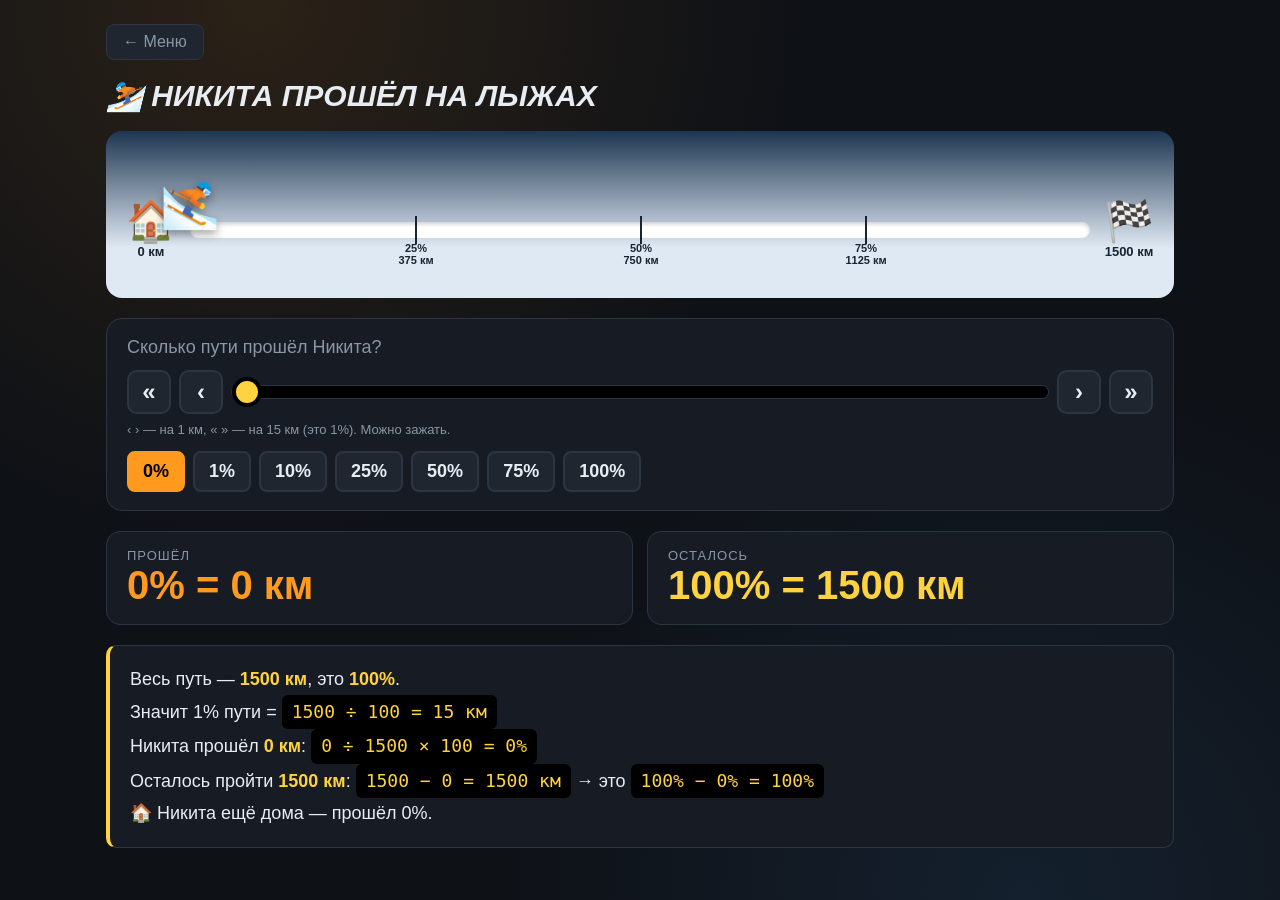
==== ski/index.html @ b9b1f9fe "Отдельные страницы для каждой игры - standoff/, battery/, pie/, ski/ со своими index.html, style.css" ====
<!DOCTYPE html>
<html lang="ru">
<head>
  <meta charset="UTF-8">
  <meta name="viewport" content="width=device-width, initial-scale=1.0">
  <title>Лыжи — Percent</title>
  <link rel="stylesheet" href="../common.css">
  <link rel="stylesheet" href="style.css">
</head>
<body>

  <!-- ЛЫЖИ -->
  <section class="screen" id="ski">
    <a class="back" href="../">← Меню</a>
    <h2 class="screen-title">⛷️ Никита прошёл на лыжах</h2>

    <div class="ski-track">
      <div class="ski-flag ski-start">🏠<span>0 км</span></div>
      <div class="ski-road">
        <div class="ski-done" id="ski-done"></div>
        <div class="ski-marks" id="ski-marks"></div>
        <div class="skier" id="skier">⛷️</div>
      </div>
      <div class="ski-flag ski-finish">🏁<span>1500 км</span></div>
    </div>

    <div class="ski-control">
      <label for="ski-range">Сколько пути прошёл Никита?</label>
      <div class="ski-slider-row">
        <button class="ski-arrow" data-step="-15" title="−15 км (1%)">«</button>
        <button class="ski-arrow" data-step="-1" title="−1 км">‹</button>
        <input type="range" id="ski-range" min="0" max="1500" step="1" value="0">
        <button class="ski-arrow" data-step="1" title="+1 км">›</button>
        <button class="ski-arrow" data-step="15" title="+15 км (1%)">»</button>
      </div>
      <div class="ski-arrow-hint">‹ › — на 1 км, « » — на 15 км (это 1%). Можно зажать.</div>
      <div class="ski-quick" id="ski-quick"></div>
    </div>

    <div class="pie-stats ski-stats">
      <div class="stat stat-eaten">
        <div class="stat-label">Прошёл</div>
        <div class="stat-value" id="ski-passed">0% = 0 км</div>
      </div>
      <div class="stat stat-left">
        <div class="stat-label">Осталось</div>
        <div class="stat-value" id="ski-left">100% = 1500 км</div>
      </div>
    </div>

    <div class="explain" id="ski-explain"></div>
  </section>

  <script src="../common.js"></script>
  <script src="script.js"></script>
</body>
</html>
---- common.css ----
:root {
  --bg: #0e1116;
  --panel: #171c24;
  --panel-2: #1f2630;
  --line: #2c3542;
  --text: #e8edf3;
  --muted: #8a96a6;
  --orange: #ff9a1f;
  --yellow: #ffd23f;
  --red: #ff4b4b;
  --green: #3ddc84;
  --blue: #4aa3ff;
}

* { box-sizing: border-box; margin: 0; padding: 0; }

body {
  font-family: "Segoe UI", Roboto, Arial, sans-serif;
  background:
    radial-gradient(circle at 20% 0%, rgba(255, 154, 31, 0.12), transparent 40%),
    radial-gradient(circle at 80% 100%, rgba(74, 163, 255, 0.10), transparent 40%),
    var(--bg);
  color: var(--text);
  min-height: 100vh;
}

button { font: inherit; color: inherit; cursor: pointer; border: none; background: none; }

.screen {
  max-width: 1100px;
  margin: 0 auto;
  padding: 24px 16px 48px;
  animation: fadeIn 0.3s ease;
}

@keyframes fadeIn { from { opacity: 0; transform: translateY(8px); } to { opacity: 1; transform: none; } }

/* ---------- МЕНЮ ---------- */
.logo {
  text-align: center;
  font-size: clamp(48px, 10vw, 96px);
  font-weight: 900;
  letter-spacing: 6px;
  margin-top: 24px;
  font-style: italic;
  text-shadow: 0 4px 0 #000, 0 0 30px rgba(255, 154, 31, 0.4);
}
.logo span { color: var(--orange); }

.subtitle { text-align: center; color: var(--muted); margin: 8px 0 36px; font-size: 18px; }

.menu-cards {
  display: grid;
  grid-template-columns: repeat(auto-fit, minmax(240px, 1fr));
  gap: 20px;
}

.card {
  display: block;
  color: inherit;
  text-decoration: none;
  background: var(--panel);
  border: 2px solid var(--line);
  border-radius: 16px;
  padding: 28px 22px;
  text-align: left;
  transition: transform 0.15s, border-color 0.15s, box-shadow 0.15s;
  clip-path: polygon(0 0, calc(100% - 22px) 0, 100% 22px, 100% 100%, 22px 100%, 0 calc(100% - 22px));
}
.card:hover { transform: translateY(-4px); }
.card-standoff:hover { border-color: var(--orange); box-shadow: 0 0 30px rgba(255, 154, 31, 0.3); }
.card-battery:hover { border-color: var(--green); box-shadow: 0 0 30px rgba(61, 220, 132, 0.3); }
.card-ski:hover { border-color: var(--blue); box-shadow: 0 0 30px rgba(74, 163, 255, 0.3); }
.card-pie:hover { border-color: var(--yellow); box-shadow: 0 0 30px rgba(255, 210, 63, 0.3); }

.card-icon { font-size: 56px; margin-bottom: 12px; }
.card-title { font-size: 26px; font-weight: 800; text-transform: uppercase; margin-bottom: 8px; }
.card-text { color: var(--muted); line-height: 1.4; }

.rule-box {
  margin: 36px auto 0;
  max-width: 560px;
  text-align: center;
  background: var(--panel-2);
  border-left: 4px solid var(--orange);
  border-radius: 10px;
  padding: 18px;
  font-size: 18px;
  line-height: 1.6;
}
.formula {
  display: inline-block;
  background: #000;
  color: var(--yellow);
  font-family: Consolas, monospace;
  padding: 2px 10px;
  border-radius: 6px;
}

/* ---------- ОБЩЕЕ ---------- */
.back {
  display: inline-block;
  text-decoration: none;
  background: var(--panel-2);
  border: 1px solid var(--line);
  padding: 8px 16px;
  border-radius: 8px;
  color: var(--muted);
}
.back:hover { color: var(--text); border-color: var(--orange); }

.screen-title {
  font-size: 30px;
  font-weight: 900;
  text-transform: uppercase;
  margin: 18px 0;
  font-style: italic;
}

.team-size { display: flex; align-items: center; gap: 12px; flex-wrap: wrap; margin-bottom: 20px; color: var(--muted); }
.chips { display: flex; gap: 8px; flex-wrap: wrap; }
.chip {
  min-width: 44px;
  padding: 8px 14px;
  background: var(--panel-2);
  border: 2px solid var(--line);
  border-radius: 8px;
  font-weight: 800;
  font-size: 18px;
}
.chip:hover { border-color: var(--muted); }
.chip.active { background: var(--orange); border-color: var(--orange); color: #000; }

.btn {
  margin-top: 20px;
  background: linear-gradient(180deg, var(--orange), #e07800);
  color: #000;
  font-weight: 900;
  text-transform: uppercase;
  padding: 14px 28px;
  border-radius: 10px;
  font-size: 18px;
  box-shadow: 0 4px 0 #8a4800;
}
.btn:active { transform: translateY(3px); box-shadow: 0 1px 0 #8a4800; }

.hint { color: var(--muted); font-size: 14px; margin-top: 12px; text-align: center; }

.explain {
  margin-top: 20px;
  background: var(--panel);
  border: 1px solid var(--line);
  border-left: 4px solid var(--yellow);
  border-radius: 10px;
  padding: 18px 20px;
  font-size: 18px;
  line-height: 1.7;
}
.explain .formula { font-size: 18px; }
.explain b { color: var(--yellow); }

.bar { height: 14px; background: #000; border-radius: 7px; overflow: hidden; border: 1px solid var(--line); }
.bar-fill { height: 100%; width: 100%; background: linear-gradient(90deg, var(--red), var(--orange)); transition: width 0.4s ease; }

.pie-stats { display: flex; flex-direction: column; gap: 14px; }
.stat { background: var(--panel); border: 1px solid var(--line); border-radius: 14px; padding: 16px 20px; }
.stat-label { color: var(--muted); text-transform: uppercase; font-size: 13px; letter-spacing: 1px; }
.stat-value { font-size: 52px; font-weight: 900; }
.stat-eaten .stat-value { color: var(--orange); }
.stat-left .stat-value { color: var(--yellow); }
---- ski/style.css ----
/* ---------- ЛЫЖИ ---------- */
.ski-track {
  display: flex;
  align-items: center;
  gap: 14px;
  background: linear-gradient(180deg, #1d3550, #dfe9f3 70%);
  border-radius: 16px;
  padding: 70px 20px 40px;
}
.ski-flag { font-size: 40px; text-align: center; line-height: 1; }
.ski-flag span { display: block; font-size: 13px; font-weight: 800; color: #1a2330; margin-top: 4px; }
.ski-road {
  flex: 1;
  position: relative;
  height: 16px;
  background: #fff;
  border-radius: 8px;
  box-shadow: inset 0 2px 4px rgba(0, 0, 0, 0.2);
}
.ski-done {
  position: absolute; left: 0; top: 0; bottom: 0;
  width: 0;
  background: repeating-linear-gradient(90deg, var(--blue) 0 10px, #2a7fd6 10px 20px);
  border-radius: 8px;
  transition: width 0.15s;
}
.ski-mark {
  position: absolute; top: -6px; bottom: -6px;
  width: 2px; background: #1a2330;
}
.ski-mark span {
  position: absolute; top: 26px; left: 50%; transform: translateX(-50%);
  font-size: 11px; font-weight: 700; color: #1a2330; text-align: center; white-space: nowrap;
}
.skier {
  position: absolute;
  bottom: 6px;
  left: 0;
  font-size: 48px;
  transform: translateX(-50%) scaleX(-1);
  transition: left 0.15s;
  filter: drop-shadow(0 4px 4px rgba(0, 0, 0, 0.35));
}

.ski-control {
  margin-top: 20px;
  background: var(--panel);
  border: 1px solid var(--line);
  border-radius: 16px;
  padding: 18px 20px;
}
.ski-control label { display: block; color: var(--muted); margin-bottom: 12px; font-size: 18px; }
#ski-range {
  --p: 0%;
  width: 100%;
  -webkit-appearance: none;
  appearance: none;
  height: 14px;
  border-radius: 7px;
  background: linear-gradient(90deg, var(--orange) var(--p), #000 var(--p));
  border: 1px solid var(--line);
  outline: none;
}
#ski-range::-webkit-slider-thumb {
  -webkit-appearance: none;
  width: 30px; height: 30px; border-radius: 50%;
  background: var(--yellow); border: 4px solid #000; cursor: grab;
}
#ski-range::-moz-range-thumb {
  width: 24px; height: 24px; border-radius: 50%;
  background: var(--yellow); border: 4px solid #000; cursor: grab;
}
.ski-slider-row { display: flex; align-items: center; gap: 8px; }
.ski-slider-row #ski-range { flex: 1; min-width: 0; }
.ski-arrow {
  flex-shrink: 0;
  width: 44px; height: 44px;
  background: var(--panel-2);
  border: 2px solid var(--line);
  border-radius: 10px;
  font-size: 24px;
  font-weight: 900;
  line-height: 1;
  user-select: none;
  touch-action: manipulation;
}
.ski-arrow:hover { border-color: var(--orange); color: var(--orange); }
.ski-arrow:active { background: var(--orange); color: #000; }
.ski-arrow-hint { color: var(--muted); font-size: 13px; margin-top: 8px; }
.ski-quick { display: flex; gap: 8px; flex-wrap: wrap; margin-top: 14px; }

.ski-stats { flex-direction: row; margin-top: 20px; }
.ski-stats .stat { flex: 1; }
.ski-stats .stat-value { font-size: 40px; }

@media (max-width: 860px) {
  .ski-stats { flex-direction: column; }
  .ski-stats .stat-value { font-size: 30px; }
  .ski-flag { font-size: 28px; }
  .ski-slider-row { flex-wrap: wrap; }
  .ski-slider-row #ski-range { order: -1; flex-basis: 100%; margin-bottom: 8px; }
  .ski-arrow { flex: 1; }
}
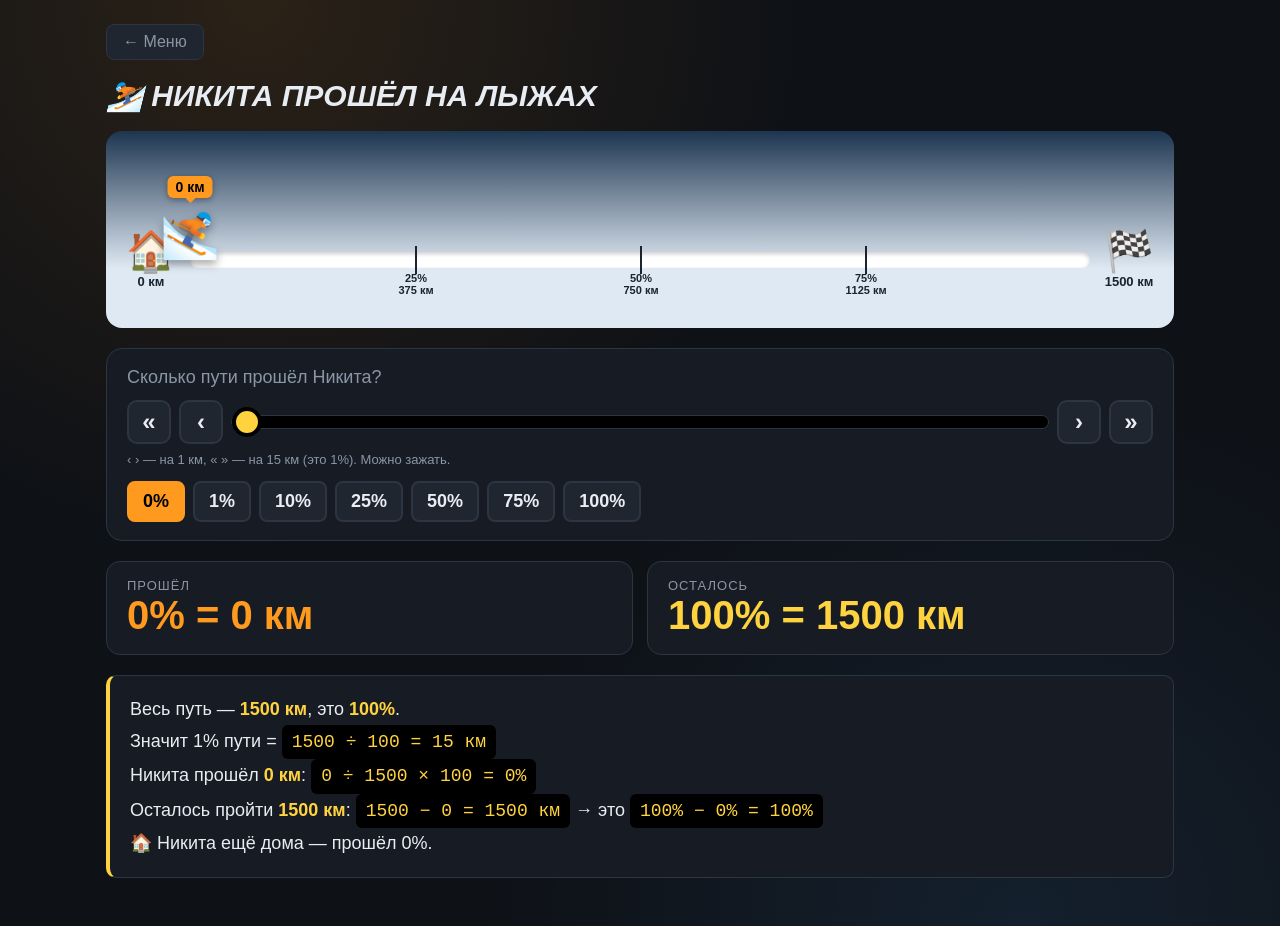
==== commit 196b586e: "Лыжи: плашка с пройденными км над лыжником Co-Authored-By: Claude Opus 5.5 <noreply@anthropic.com>" ====
--- a/ski/index.html
+++ b/ski/index.html
@@ -20,6 +20,7 @@
         <div class="ski-done" id="ski-done"></div>
         <div class="ski-marks" id="ski-marks"></div>
         <div class="skier" id="skier">⛷️</div>
+        <div class="skier-km" id="skier-km">0 км</div>
       </div>
       <div class="ski-flag ski-finish">🏁<span>1500 км</span></div>
     </div>
--- a/ski/style.css
+++ b/ski/style.css
@@ -5,7 +5,7 @@
   gap: 14px;
   background: linear-gradient(180deg, #1d3550, #dfe9f3 70%);
   border-radius: 16px;
-  padding: 70px 20px 40px;
+  padding: 100px 20px 40px;
 }
 .ski-flag { font-size: 40px; text-align: center; line-height: 1; }
 .ski-flag span { display: block; font-size: 13px; font-weight: 800; color: #1a2330; margin-top: 4px; }
@@ -40,6 +40,30 @@
   transform: translateX(-50%) scaleX(-1);
   transition: left 0.15s;
   filter: drop-shadow(0 4px 4px rgba(0, 0, 0, 0.35));
+}
+/* Плашка с пройденными км над лыжником */
+.skier-km {
+  position: absolute;
+  bottom: 70px;
+  left: 0;
+  transform: translateX(-50%);
+  transition: left 0.15s;
+  background: var(--orange);
+  color: #000;
+  font-size: 14px;
+  font-weight: 900;
+  padding: 3px 8px;
+  border-radius: 6px;
+  white-space: nowrap;
+  box-shadow: 0 2px 6px rgba(0, 0, 0, 0.35);
+}
+.skier-km::after {
+  content: "";
+  position: absolute;
+  top: 100%; left: 50%;
+  transform: translateX(-50%);
+  border: 5px solid transparent;
+  border-top-color: var(--orange);
 }
 
 .ski-control {
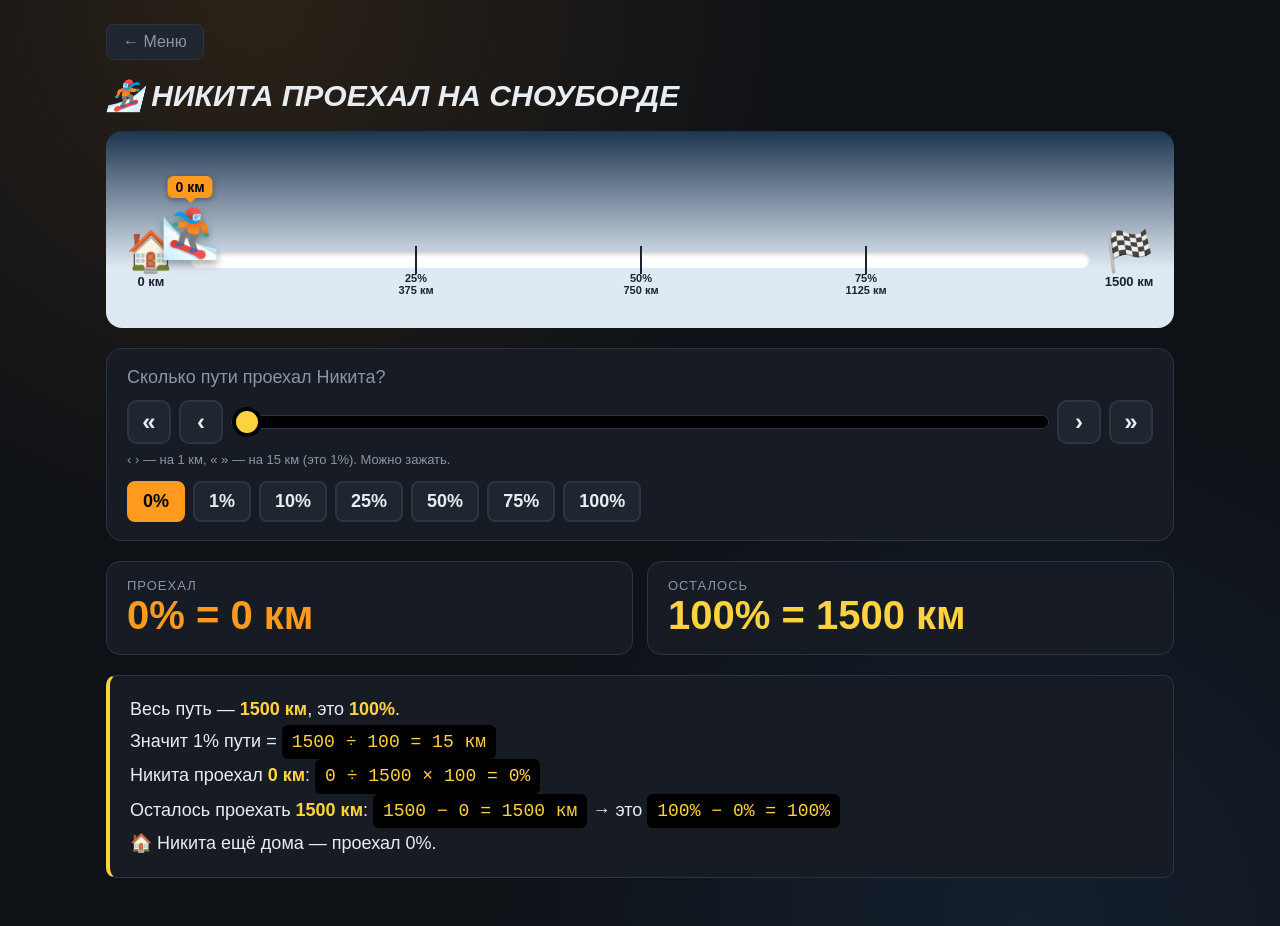
==== commit 5e548df3: "Никита теперь на сноуборде вместо лыж Co-Authored-By: Claude Opus 5.5 <noreply@anthropic.com>" ====
--- a/ski/index.html
+++ b/ski/index.html
@@ -3,30 +3,30 @@
 <head>
   <meta charset="UTF-8">
   <meta name="viewport" content="width=device-width, initial-scale=1.0">
-  <title>Лыжи — Percent</title>
+  <title>Сноуборд — Percent</title>
   <link rel="stylesheet" href="../common.css">
   <link rel="stylesheet" href="style.css">
 </head>
 <body>
 
-  <!-- ЛЫЖИ -->
+  <!-- СНОУБОРД -->
   <section class="screen" id="ski">
     <a class="back" href="../">← Меню</a>
-    <h2 class="screen-title">⛷️ Никита прошёл на лыжах</h2>
+    <h2 class="screen-title">🏂 Никита проехал на сноуборде</h2>
 
     <div class="ski-track">
       <div class="ski-flag ski-start">🏠<span>0 км</span></div>
       <div class="ski-road">
         <div class="ski-done" id="ski-done"></div>
         <div class="ski-marks" id="ski-marks"></div>
-        <div class="skier" id="skier">⛷️</div>
+        <div class="skier" id="skier">🏂</div>
         <div class="skier-km" id="skier-km">0 км</div>
       </div>
       <div class="ski-flag ski-finish">🏁<span>1500 км</span></div>
     </div>
 
     <div class="ski-control">
-      <label for="ski-range">Сколько пути прошёл Никита?</label>
+      <label for="ski-range">Сколько пути проехал Никита?</label>
       <div class="ski-slider-row">
         <button class="ski-arrow" data-step="-15" title="−15 км (1%)">«</button>
         <button class="ski-arrow" data-step="-1" title="−1 км">‹</button>
@@ -40,7 +40,7 @@
 
     <div class="pie-stats ski-stats">
       <div class="stat stat-eaten">
-        <div class="stat-label">Прошёл</div>
+        <div class="stat-label">Проехал</div>
         <div class="stat-value" id="ski-passed">0% = 0 км</div>
       </div>
       <div class="stat stat-left">
--- a/common.css
+++ b/common.css
@@ -10,6 +10,7 @@
   --red: #ff4b4b;
   --green: #3ddc84;
   --blue: #4aa3ff;
+  --purple: #b06cff;
 }
 
 * { box-sizing: border-box; margin: 0; padding: 0; }
@@ -72,6 +73,12 @@
 .card-battery:hover { border-color: var(--green); box-shadow: 0 0 30px rgba(61, 220, 132, 0.3); }
 .card-ski:hover { border-color: var(--blue); box-shadow: 0 0 30px rgba(74, 163, 255, 0.3); }
 .card-pie:hover { border-color: var(--yellow); box-shadow: 0 0 30px rgba(255, 210, 63, 0.3); }
+.card-sale:hover { border-color: var(--green); box-shadow: 0 0 30px rgba(61, 220, 132, 0.3); }
+.card-range:hover { border-color: var(--red); box-shadow: 0 0 30px rgba(255, 75, 75, 0.3); }
+.card-cases:hover { border-color: var(--purple); box-shadow: 0 0 30px rgba(176, 108, 255, 0.3); }
+.card-download:hover { border-color: var(--blue); box-shadow: 0 0 30px rgba(74, 163, 255, 0.3); }
+.card-guess:hover { border-color: var(--yellow); box-shadow: 0 0 30px rgba(255, 210, 63, 0.3); }
+.card-quiz:hover { border-color: var(--orange); box-shadow: 0 0 30px rgba(255, 154, 31, 0.3); }
 
 .card-icon { font-size: 56px; margin-bottom: 12px; }
 .card-title { font-size: 26px; font-weight: 800; text-transform: uppercase; margin-bottom: 8px; }
@@ -168,3 +175,48 @@
 .stat-value { font-size: 52px; font-weight: 900; }
 .stat-eaten .stat-value { color: var(--orange); }
 .stat-left .stat-value { color: var(--yellow); }
+
+/* Панель и ряд карточек со статистикой — для новых игр */
+.panel {
+  background: var(--panel);
+  border: 1px solid var(--line);
+  border-radius: 16px;
+  padding: 18px 20px;
+}
+.stats-row {
+  display: grid;
+  grid-template-columns: repeat(auto-fit, minmax(170px, 1fr));
+  gap: 14px;
+  margin-top: 20px;
+}
+.stats-row .stat-value { font-size: 36px; }
+.stat-good .stat-value { color: var(--green); }
+.stat-bad .stat-value { color: var(--red); }
+.stat-blue .stat-value { color: var(--blue); }
+
+.btn-row { display: flex; gap: 10px; flex-wrap: wrap; }
+.btn-row .btn { margin-top: 0; }
+.btn-ghost { background: var(--panel-2); color: var(--text); border: 2px solid var(--line); box-shadow: none; }
+.btn-ghost:active { box-shadow: none; }
+.btn:disabled { opacity: 0.4; cursor: not-allowed; }
+
+.range-input {
+  --p: 0%;
+  width: 100%;
+  -webkit-appearance: none;
+  appearance: none;
+  height: 14px;
+  border-radius: 7px;
+  background: linear-gradient(90deg, var(--orange) var(--p), #000 var(--p));
+  border: 1px solid var(--line);
+  outline: none;
+}
+.range-input::-webkit-slider-thumb {
+  -webkit-appearance: none;
+  width: 30px; height: 30px; border-radius: 50%;
+  background: var(--yellow); border: 4px solid #000; cursor: grab;
+}
+.range-input::-moz-range-thumb {
+  width: 24px; height: 24px; border-radius: 50%;
+  background: var(--yellow); border: 4px solid #000; cursor: grab;
+}
--- a/ski/style.css
+++ b/ski/style.css
@@ -1,4 +1,4 @@
-/* ---------- ЛЫЖИ ---------- */
+/* ---------- СНОУБОРД ---------- */
 .ski-track {
   display: flex;
   align-items: center;
@@ -41,7 +41,7 @@
   transition: left 0.15s;
   filter: drop-shadow(0 4px 4px rgba(0, 0, 0, 0.35));
 }
-/* Плашка с пройденными км над лыжником */
+/* Плашка с пройденными км над сноубордистом */
 .skier-km {
   position: absolute;
   bottom: 70px;
